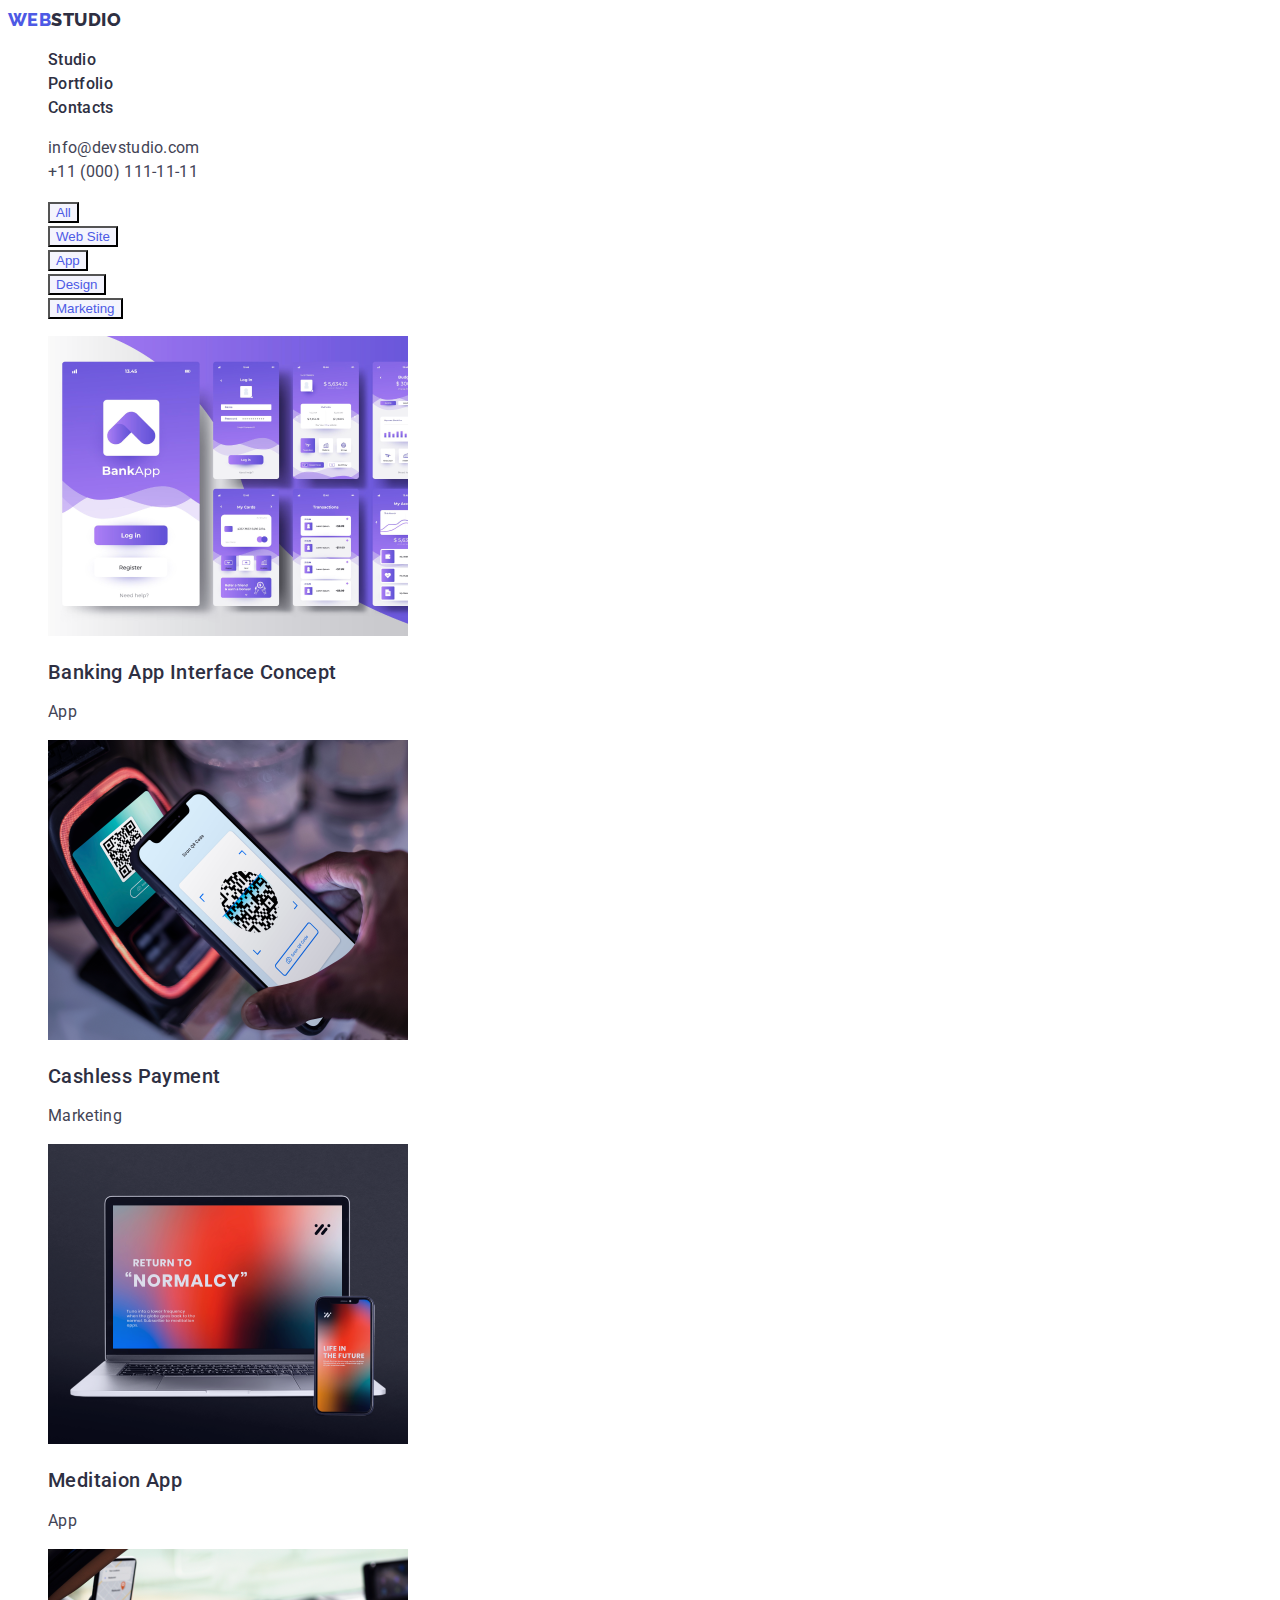
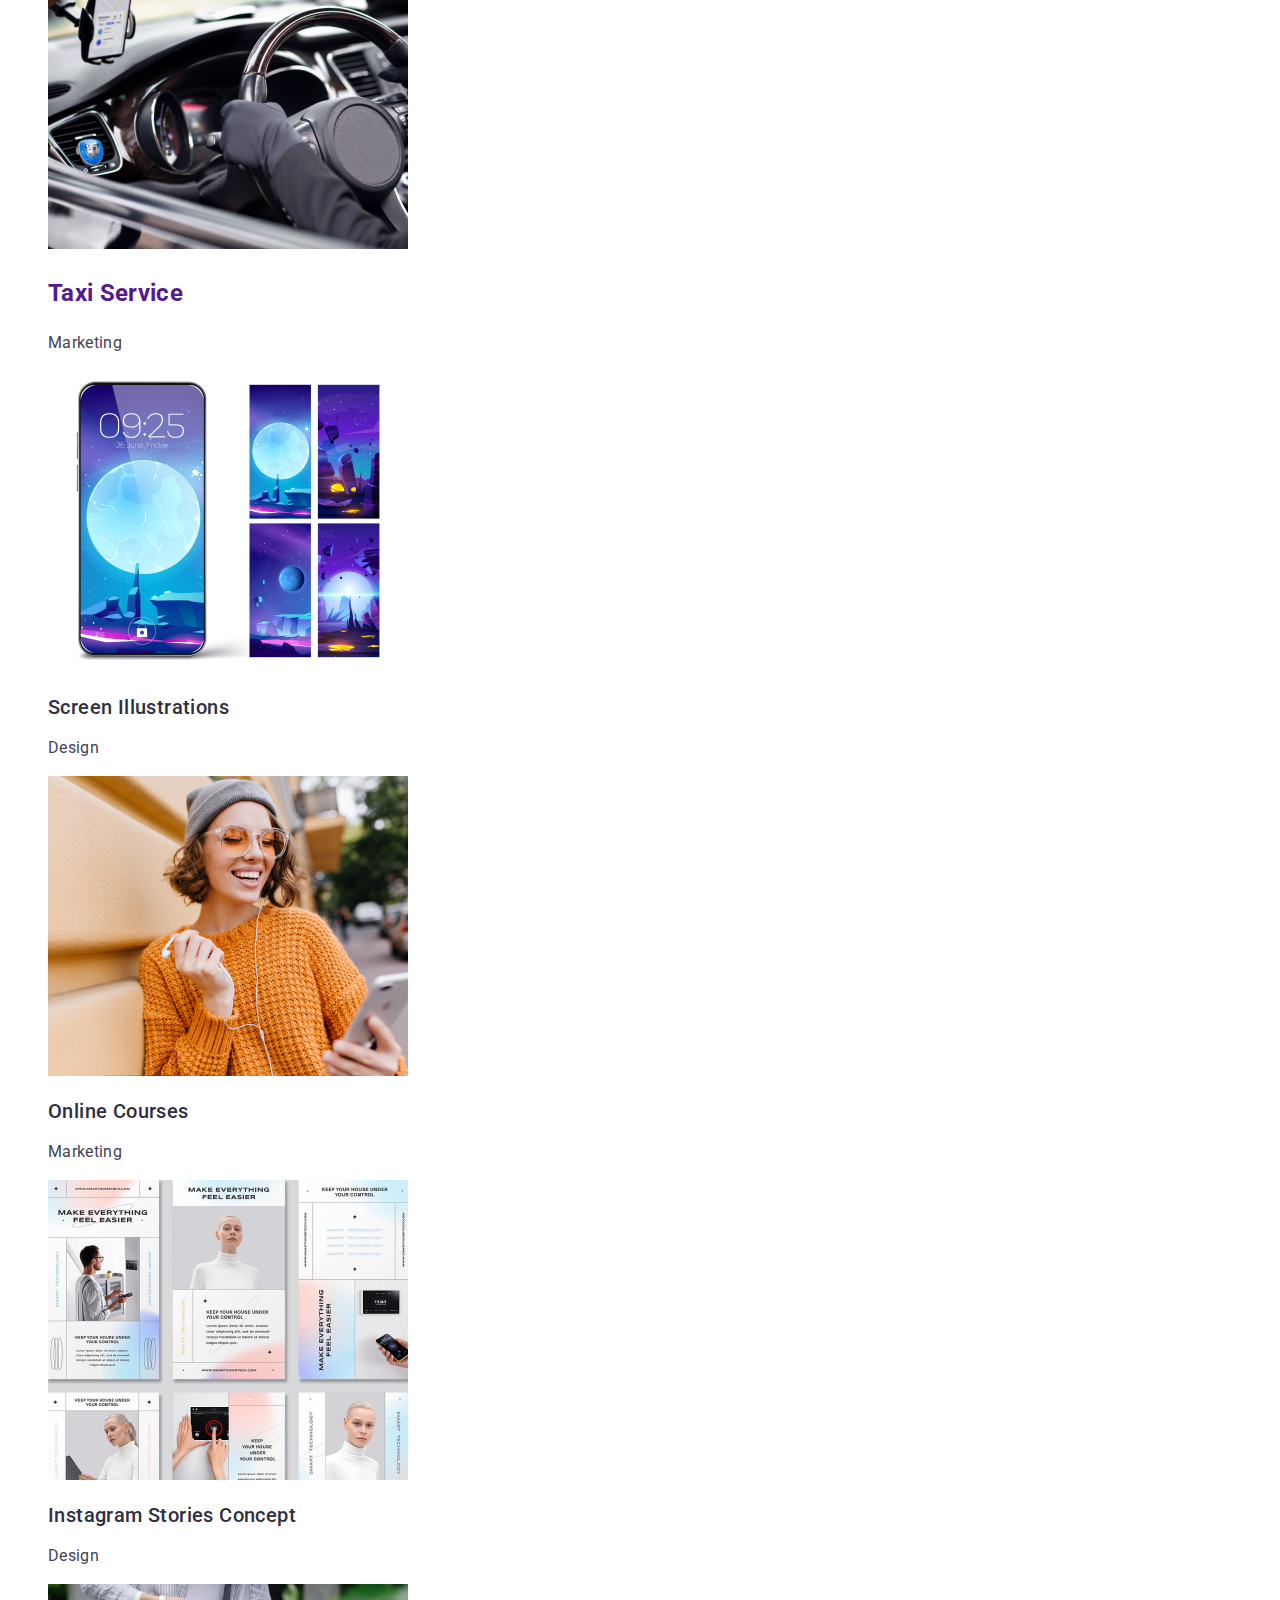
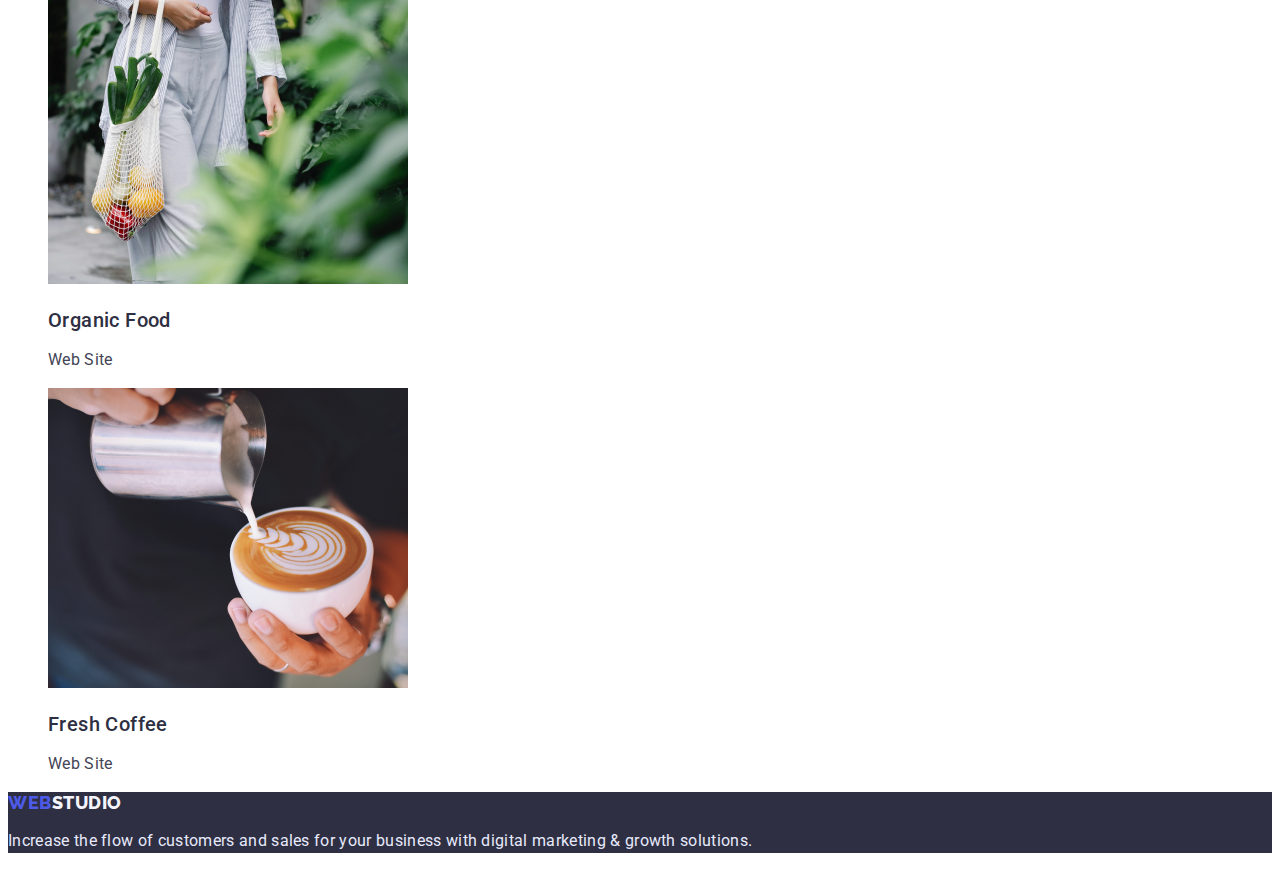
==== portfolio.html @ 8f561020 "Initial commit" ====
<!DOCTYPE html>
<html lang="en">
  <!-- Head -->
  <head>
    <meta charset="UTF-8" />
    <meta http-equiv="X-UA-Compatible" content="IE=edge" />
    <meta name="viewport" content="width=device-width, initial-scale=1.0" />
    <title>Webstudio</title>
    <link rel="preconnect" href="https://fonts.googleapis.com">
    <link rel="preconnect" href="https://fonts.gstatic.com" crossorigin>
    <link href="https://fonts.googleapis.com/css2?family=Roboto:wght@400;500;700;900&family=Raleway:wght@800&display=swap" rel="stylesheet">
    <link rel="stylesheet" href="./scc/styles.css" />
  </head>
  <body>
     <!-- HEADER -->
    <header class="header">
      <nav class="header-nav ">
          <a class="header-logo link" href="./index.html">Web<span class="logo-studio">studio</span></a>
        </nav>
        <ul class="header-list list">
          <li class="header-item">
            <a class="header-item-link link" href="">Studio</a>
          </li>
          <li class="header-item">
            <a class="header-item-link link" href="./portfolio.html">Portfolio</a>
          </li>
          <li class="header-item">
            <a class="header-item-link link" href="">Contacts</a>
          </li>
        </ul>
      </nav>

      <address class="header-contacts">
        <ul class="header-contacts-list list">
          <li class="contacts-item">
            <a class="contacts-item-email link" href="mailto:info@devstudio.com">info@devstudio.com</a></li>
          <!-- email -->
          <li class="contacts-item">
            <a class="contacts-item-tel link" href="tel:+110001111111">+11 (000) 111-11-11</a></li>
          <!-- tel. number -->
        </ul>
      </address>
    </header>

    <!-- Main -->
   
    <main>
      <section>
        <h1 hidden>Portfolio</h1>
          <ul class="portfolio-list-btn list">
            <li class="link"> 
              <button class="portfolio-item-btn" type="button">All</button></li>
            <li class="link">
              <button class="portfolio-item-btn" type="button">Web Site</button></li>
            <li class="link">
              <button class="portfolio-item-btn" type="button">App</button></li>
            <li class="link">
              <button class="portfolio-item-btn" type="button">Design</button></li>
            <li class="link">
              <button class="portfolio-item-btn" type="button">Marketing</button></li>
          </ul>
        <ul class="portfolio-list list">
          <li class="portfolio-list-item">
            <a class="link" href="">
            <img src="./img/portfolio-1.png" alt="app inerface photo" width="360" height="300" />
            <h2 class="portfolio-caption">Banking App Interface Concept</h2>
            <p class="portfolio-text">App</p>
            </a>
          </li>
          <li class="portfolio-list-item">
            <a class="link" href="">
            <img src="./img/portfolio-2.png" alt="phone scans qrcode" width="360" height="300" />
            <h2 class="portfolio-caption">Cashless Payment</h2>
            <p class="portfolio-text">Marketing</p>
            </a>
          </li>

          <li class="portfolio-list-item">
            <a class="link" href="">
            <img src="./img/portfolio-3.png" alt="laptop and phone with the same app" width="360" height="300" />
            <h2 class="portfolio-caption">Meditaion App</h2>
            <p class="portfolio-text">App</p>
            </a>
          </li>

          <li class="portfolio-list-item">
            <a class="link" href="">
            <img src="./img/portfolio-4.png" alt="man sitting at the wheel of a car" width="360" height="300" />
            <h2>Taxi Service</h2>
            <p class="portfolio-text">Marketing</p>
            </a>
          </li>
          <li class="portfolio-list-item">
            <a class="link" href="">
            <img src="./img/portfolio-5.png" alt="phone with the moon on the screen" width="360" height="300" />
            <h2 class="portfolio-caption">Screen Illustrations</h2>
            <p class="portfolio-text">Design</p>
            </a>
          </li>

          <li class="portfolio-list-item">
            <a class="link" href="">
            <img src="./img/portfolio-6.png" alt="a girl in an oranje sweater speaks on a video call" width="360" height="300" />
            <h2 class="portfolio-caption">Online Courses</h2>
            <p class="portfolio-text">Marketing</p>
            </a>
          </li>
          <li class="portfolio-list-item">
            <a class="link" href="">
            <img src="./img/portfolio-7.png" alt="instagram page screenshots" width="360" height="300" />
            <h2 class="portfolio-caption">Instagram Stories Concept</h2>
            <p class="portfolio-text">Design</p>
           </a>
          </li>
          <li class="portfolio-list-item">
            <a class="link" href="">
            <img src="./img/portfolio-8.png" alt="girl with a bag of vegetables and fruits" width="360" height="300" />
            <h2 class="portfolio-caption">Organic Food</h2>
            <p class="portfolio-text">Web Site</p>
            </a>
          </li>
          <li class="portfolio-list-item">
            <a class="link" href="">
            <img src="./img/portfolio-9.png" alt="barista makes pattern pouring milk into coffee" width="360" height="300" />
            <h2 class="portfolio-caption">Fresh Coffee</h2>
            <p class="portfolio-text">Web Site</p>
            </a>
          </li>
        </ul>
      </section>
    </main>
  
 
  <!-- Footer -->
 <footer class="footer">
 <a class="footer-logo link" href="/">Web<span class="footer-logo-studio">studio</span></a>
 <p class="footer-text">
      Increase the flow of customers and sales for your business with digital
      marketing & growth solutions.
    </p>
  </footer>
  </body>
</html>
---- scc/styles.css ----
body {
  background-color: #ffffff;
  color: #434455;
  font-family: "Roboto", sans-serif;
  font-weight: 400;
  font-size: 16px;
  line-height:calc(24 / 16);
  letter-spacing: 0.02em;
}

:root {
  --color-iris: #4d5ae5;
  --color-ocean: #404bbf;
  --color-navy-blue: #2e2f42;
  --color-green: #31d0aa;
  --color-slate: #434455;
  --color-light-slate: #8e8f99;
  --color-cornflower: #e7e9fc;
  --color-cloud: #f4f4fd;
  --color-navy-blue-modal: #2e2f42;
  --color-grey: #2e2f42;
}

.list {
  list-style: none;
}
.link {
  text-decoration: none;
}
.header-logo {
  font-family: "Raleway", sans-serif;
  font-style: normal;
  font-weight: 800;
  font-size: 18px;
  line-height: 24px;
  display: flex;
  align-items: center;
  text-transform: uppercase;
  color: #4d5ae5;
}
.logo-studio {
  font-family: "Raleway", sans-serif;
  font-style: normal;
  font-weight: 800;
  font-size: 18px;
  line-height: 24px;
  display: flex;
  align-items: center;
  letter-spacing: 0.03em;
  text-transform: uppercase;
  color: #2e2f42;
}
.header-item-link {
  font-weight: 500;
  color:var(--color-navy-blue-modal);

}
.header-item-link:hover,
.header-item-link:focus {
  color: var(--color-ocean);
}
.contacts-item-email {
  color: var(--color-slate);
  font-style: normal;
}
.contacts-item-email:hover,
.contacts-item-email:focus {
  color: var(--color-ocean);
}
.contacts-item-tel {
  color: var(--color-slate);
  font-style: normal;
}
.contacts-item-tel:hover,
.contacts-item-tel:focus {
  color: var(--color-ocean);
}
.hero-section {
  background-color: var(--color-grey);
}
.hero-section-main-title {
  font-weight: 700;
  font-size: 56px;
  line-height:calc(60 / 56);
  color: #ffffff;
}
.hero-section-modal-btn {
  background: var(--color-iris);
  color: #ffffff;
  font-weight: 500;
}
.hero-section-modal-btn:hover,
.hero-section-modal-btn:focus {
  background-color: var(--color-ocean);
  cursor: pointer;

}

.descr-caption {
  font-weight: 500;
  font-size: 20px;
  line-height:calc(24 / 20);
  color: var(--color-navy-blue);
}

.services-title {
  font-weight: 700;
  font-size: 36px;
  line-height:calc(40 / 36);

  text-align: center;
  color: var(--color-navy-blue);
}
.team-members-subtitle {
  font-weight: 700;
  font-size: 36px;
  line-height:calc(40 / 36);
  text-align: center;
  color: var(--color-grey);
}
.team-members-name {
  font-weight: 500;
  font-size: 20px;
  line-height:calc(40 / 36);
  color: var(--color-navy-blue-modal);
}

.footer {
  background: var(--color-navy-blue-modal);
}

.footer-logo {
  font-family: "Raleway", sans-serif;
  font-style: normal;
  font-weight: 800;
  font-size: 18px;
  line-height:calc(21 / 18);
  display: flex;
  letter-spacing: 0.03em;
  text-transform: uppercase;

  color: var(--color-iris);
}
.footer-logo-studio {
  font-family: "Raleway", sans-serif;
  font-style: normal;
  font-weight: 800;
  font-size: 18px;
  line-height:calc(21 / 18);
  display: flex;
  align-items: center;
  letter-spacing: 0.03em;
  text-transform: uppercase;
  color: var(--color-cloud);
}
.footer-text {
  color: var(--color-cornflower);
}

/* portfolio */

.portfolio-caption {
  font-weight: 500;
  font-size: 20px;
  line-height:calc(24 / 20);
  letter-spacing: 0.02em;
  color: var(--color-navy-blue);
}
.portfolio-item-btn {
  background-color: var(--color-cloud);
  color: var(--color-iris);
}
.portfolio-item-btn:focus,
.portfolio-item-btn:hover {
  background-color: var(--color-ocean);
  color: #ffffff;
  cursor: pointer;
}
.portfolio-text{
  color:var(--color-slate);
}
}
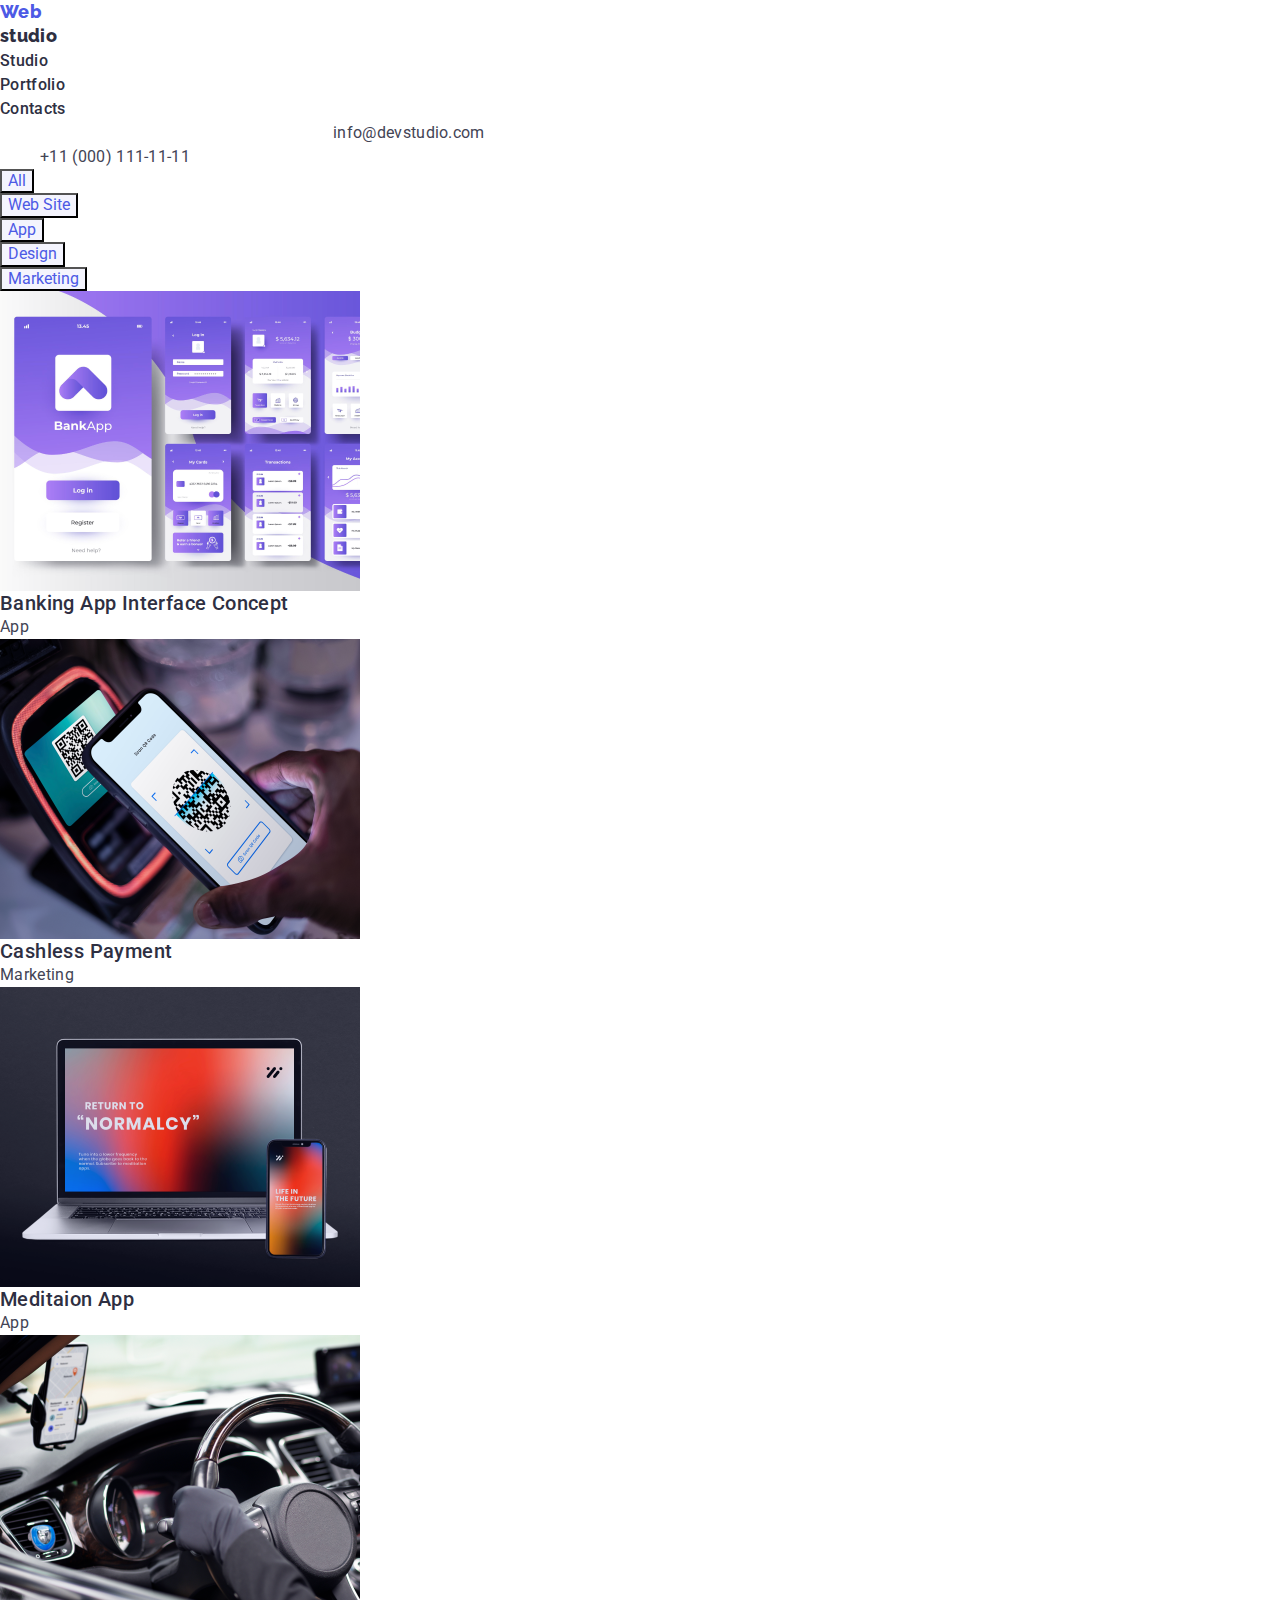
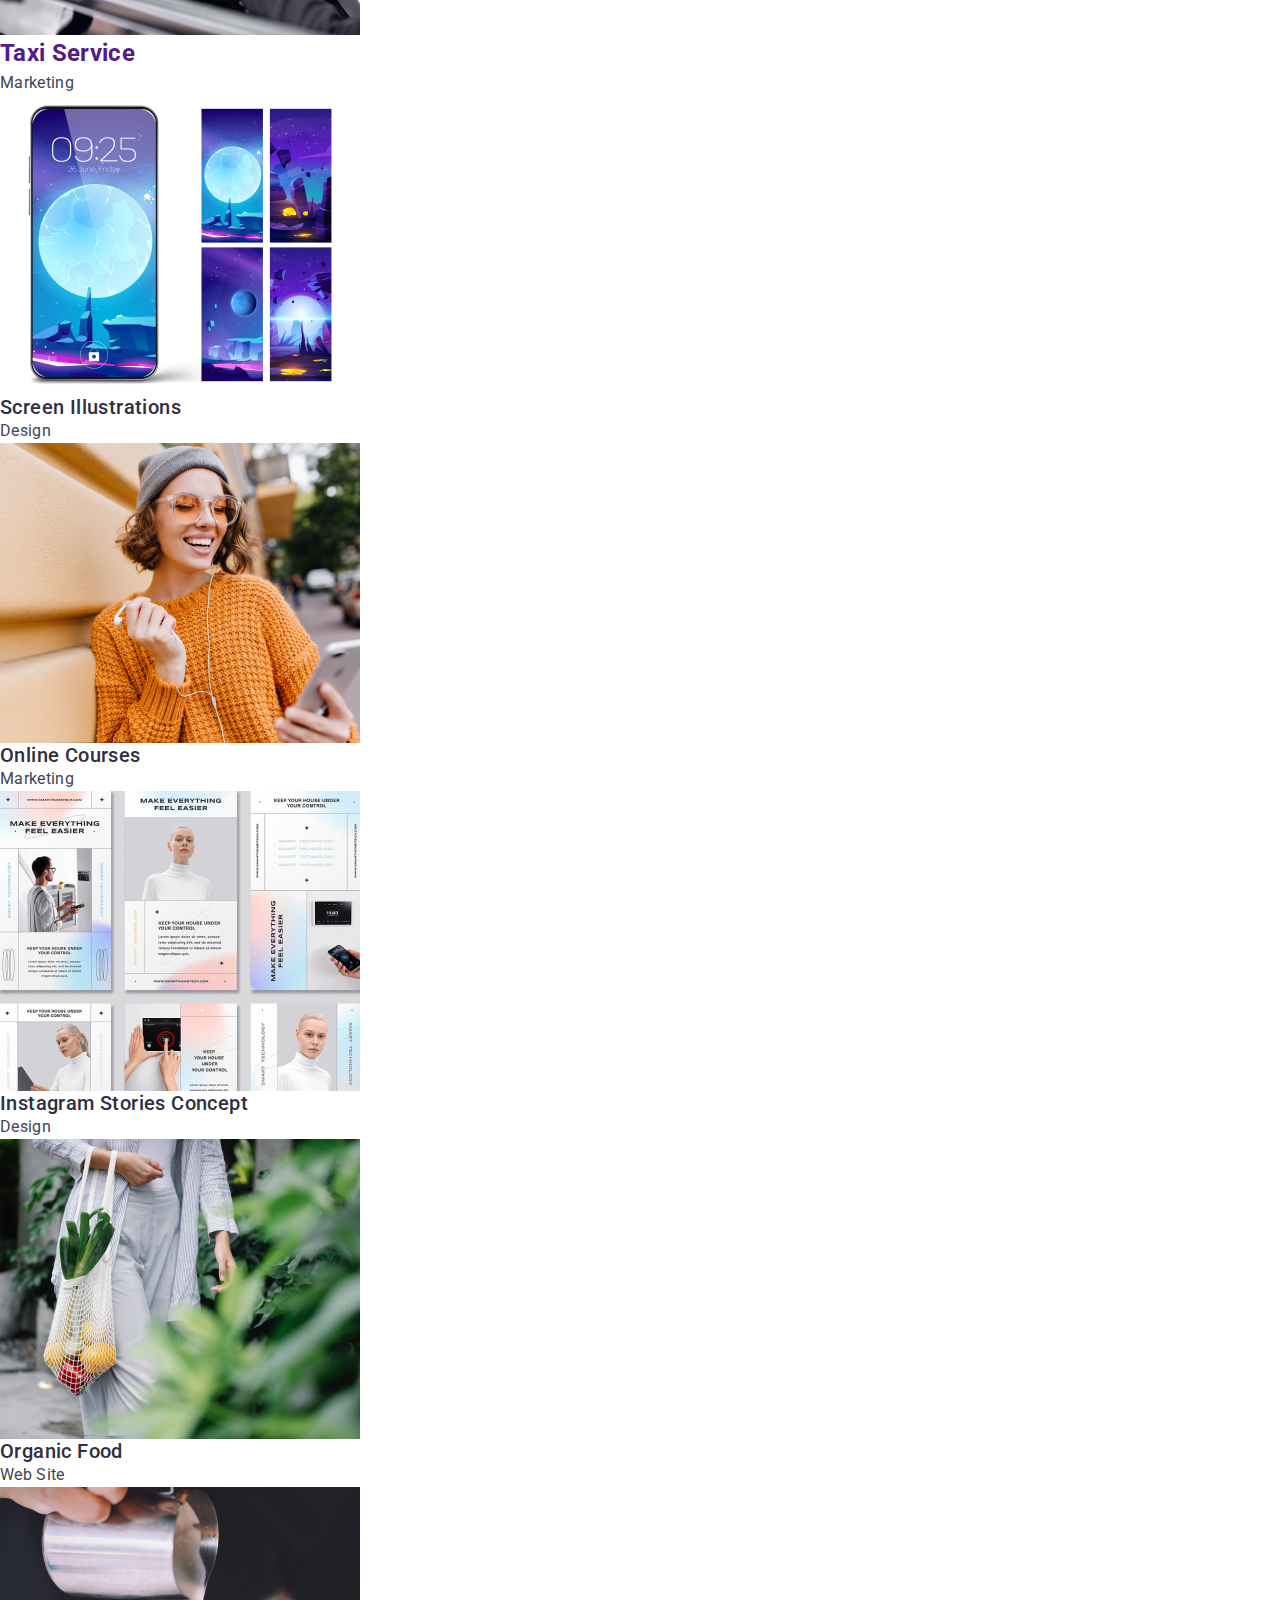
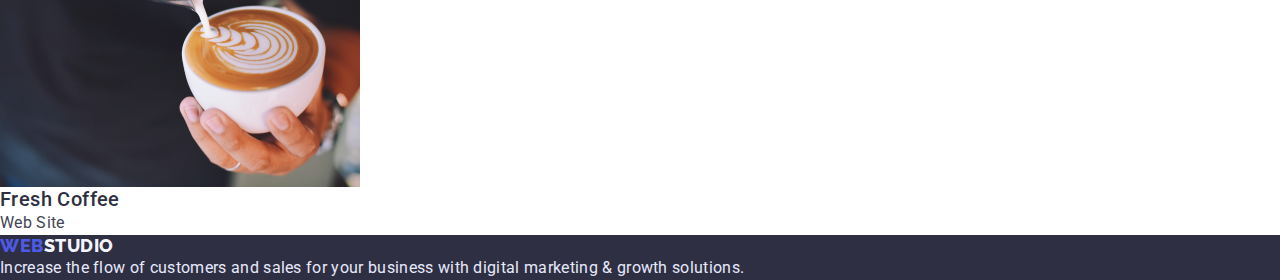
==== commit 94441293: "add" ====
--- a/portfolio.html
+++ b/portfolio.html
@@ -6,8 +6,9 @@
     <meta http-equiv="X-UA-Compatible" content="IE=edge" />
     <meta name="viewport" content="width=device-width, initial-scale=1.0" />
     <title>Webstudio</title>
-    <link rel="preconnect" href="https://fonts.googleapis.com">
-    <link rel="preconnect" href="https://fonts.gstatic.com" crossorigin>
+    <link href="
+    https://cdn.jsdelivr.net/npm/modern-normalize@1.1.0/modern-normalize.min.css" rel="stylesheet">
+    </link>
     <link href="https://fonts.googleapis.com/css2?family=Roboto:wght@400;500;700;900&family=Raleway:wght@800&display=swap" rel="stylesheet">
     <link rel="stylesheet" href="./scc/styles.css" />
   </head>
--- a/scc/styles.css
+++ b/scc/styles.css
@@ -6,6 +6,28 @@
   font-size: 16px;
   line-height:calc(24 / 16);
   letter-spacing: 0.02em;
+}
+h1,
+h2,
+h3,
+h4,
+p {
+  margin-bottom: 0;
+  margin-top: 0;
+}
+ul{
+  margin-bottom: 0;
+  margin-top: 0;
+  padding-left: 0;
+}
+img{
+  display: block;
+}
+.list {
+  list-style: none;
+}
+.link {
+  text-decoration: none;
 }
 
 :root {
@@ -20,41 +42,51 @@
   --color-navy-blue-modal: #2e2f42;
   --color-grey: #2e2f42;
 }
-
-.list {
-  list-style: none;
-}
-.link {
-  text-decoration: none;
+ .container{
+  width: 1160px;
+  margin-left: auto;
+  margin-right: auto;
+  padding-left: 15px;
+  padding-right: 15px;
+  
+
+ }
+
+ /* HEADER */
+.header-container{
+  display: flex;
+
 }
 .header-logo {
   font-family: "Raleway", sans-serif;
   font-style: normal;
   font-weight: 800;
   font-size: 18px;
-  line-height: 24px;
+  line-height: calc(24 / 18);
+  display:inline-block;
+  color: var(--color-iris);
+  margin-right: 71px;
+}
+.logo-studio {
+  font-family: "Raleway", sans-serif;
+  font-style: normal;
+  font-weight: 800;
+  font-size: 18px;
+  line-height: calc(24 / 18);
+  display: flex;
+  color: var(--color-grey);
+}
+.header-item-link {
+  font-weight: 500;
+  color:var(--color-navy-blue-modal);
   display: flex;
   align-items: center;
-  text-transform: uppercase;
-  color: #4d5ae5;
-}
-.logo-studio {
-  font-family: "Raleway", sans-serif;
-  font-style: normal;
-  font-weight: 800;
-  font-size: 18px;
-  line-height: 24px;
-  display: flex;
-  align-items: center;
-  letter-spacing: 0.03em;
-  text-transform: uppercase;
-  color: #2e2f42;
-}
-.header-item-link {
-  font-weight: 500;
-  color:var(--color-navy-blue-modal);
-
-}
+}
+.header-item-link:not(last-child){
+  margin-right: 40px;
+
+}
+
 .header-item-link:hover,
 .header-item-link:focus {
   color: var(--color-ocean);
@@ -62,6 +94,7 @@
 .contacts-item-email {
   color: var(--color-slate);
   font-style: normal;
+  margin-left: 333px;
 }
 .contacts-item-email:hover,
 .contacts-item-email:focus {
@@ -70,19 +103,25 @@
 .contacts-item-tel {
   color: var(--color-slate);
   font-style: normal;
+  margin-left: 40px;
 }
 .contacts-item-tel:hover,
 .contacts-item-tel:focus {
   color: var(--color-ocean);
 }
+
+/* HERO */
+
 .hero-section {
   background-color: var(--color-grey);
+  
 }
 .hero-section-main-title {
   font-weight: 700;
   font-size: 56px;
   line-height:calc(60 / 56);
   color: #ffffff;
+
 }
 .hero-section-modal-btn {
   background: var(--color-iris);
@@ -96,12 +135,16 @@
 
 }
 
+/* DESCRIPTION ABOUT CONPANY */
+
 .descr-caption {
   font-weight: 500;
   font-size: 20px;
   line-height:calc(24 / 20);
   color: var(--color-navy-blue);
 }
+
+/* SERVICES */
 
 .services-title {
   font-weight: 700;
@@ -124,6 +167,8 @@
   line-height:calc(40 / 36);
   color: var(--color-navy-blue-modal);
 }
+ 
+/* FOOTER */
 
 .footer {
   background: var(--color-navy-blue-modal);
@@ -179,4 +224,4 @@
 .portfolio-text{
   color:var(--color-slate);
 }
-}
+
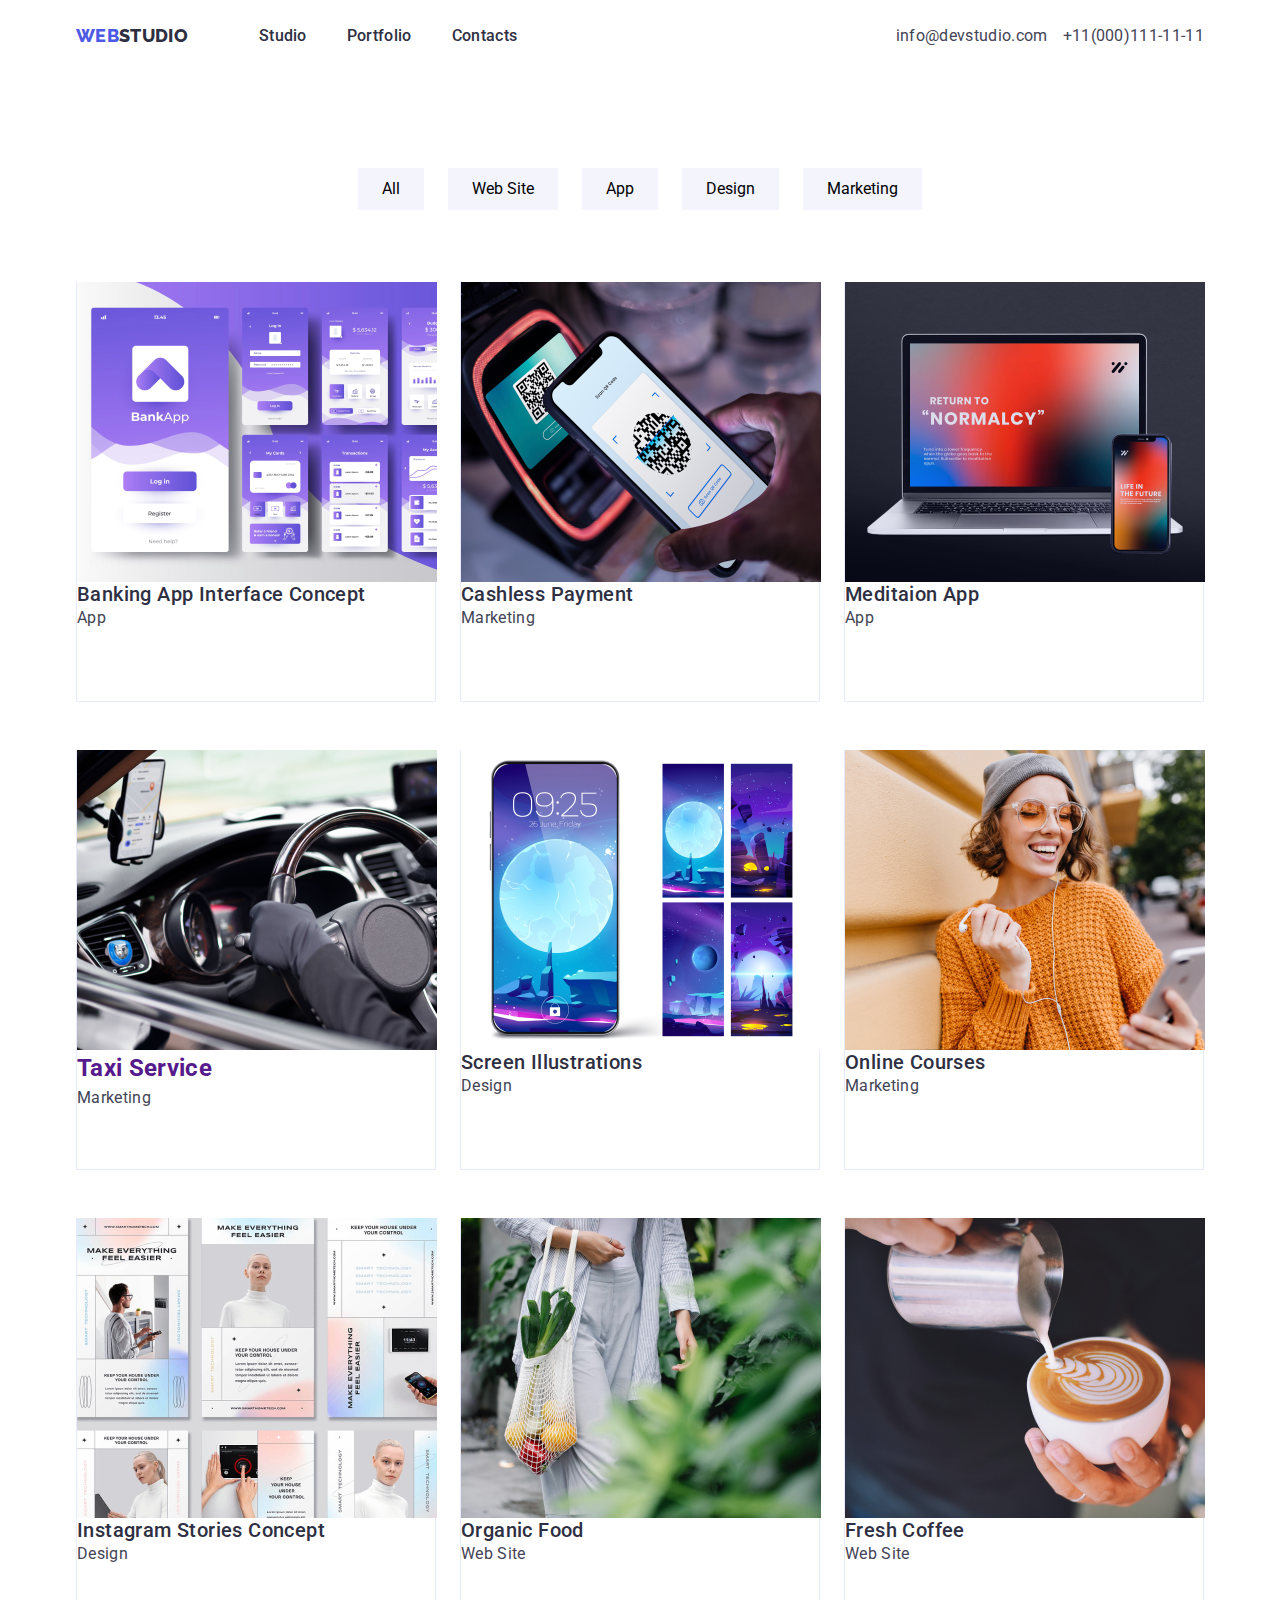
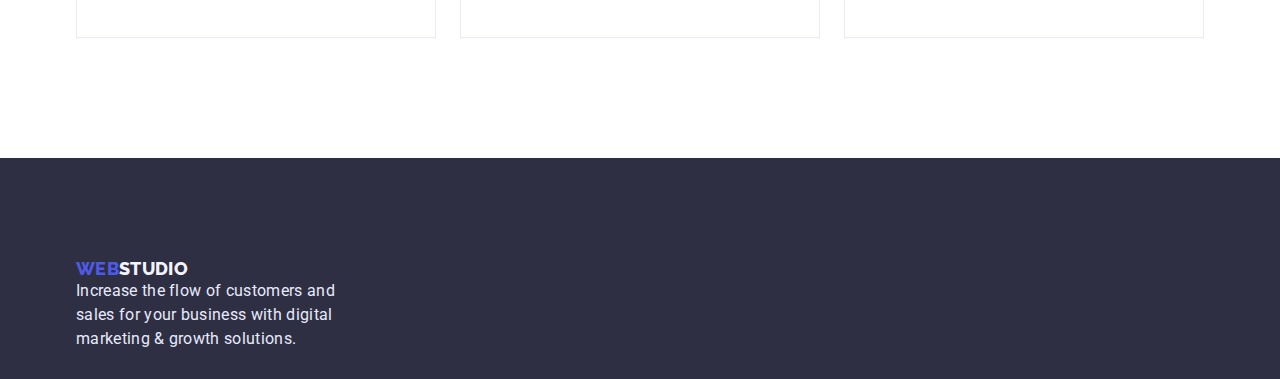
==== commit 4c69921e: "add new files" ====
--- a/portfolio.html
+++ b/portfolio.html
@@ -14,11 +14,11 @@
   </head>
   <body>
      <!-- HEADER -->
-    <header class="header">
-      <nav class="header-nav ">
+     <header class="header">
+      <div class="container">
+        <nav class="header-nav header-container">
           <a class="header-logo link" href="./index.html">Web<span class="logo-studio">studio</span></a>
-        </nav>
-        <ul class="header-list list">
+        <ul class="header-list list header-container">
           <li class="header-item">
             <a class="header-item-link link" href="">Studio</a>
           </li>
@@ -29,26 +29,30 @@
             <a class="header-item-link link" href="">Contacts</a>
           </li>
         </ul>
+  
+        <address class="header-contacts">
+          <ul class="header-contacts-list list header-container">
+            <li class="contacts-item">
+              <a class="contacts-item-email link" href="mailto:info@devstudio.com">info@devstudio.com</a>
+            </li>
+            <!-- email -->
+            <li class="contacts-item  header-container">
+              <a class="contacts-item-tel link" href="tel:+110001111111">+11(000)111-11-11</a>
+            </li>
+            <!-- tel. number -->
+          </ul>
+        </address>
       </nav>
-
-      <address class="header-contacts">
-        <ul class="header-contacts-list list">
-          <li class="contacts-item">
-            <a class="contacts-item-email link" href="mailto:info@devstudio.com">info@devstudio.com</a></li>
-          <!-- email -->
-          <li class="contacts-item">
-            <a class="contacts-item-tel link" href="tel:+110001111111">+11 (000) 111-11-11</a></li>
-          <!-- tel. number -->
-        </ul>
-      </address>
-    </header>
+      </div>
+      </header>
 
     <!-- Main -->
    
     <main>
-      <section>
+      <section class="portfolio-btn">
         <h1 hidden>Portfolio</h1>
-          <ul class="portfolio-list-btn list">
+        <div class="container">
+          <ul class="portfolio-list-btn list ">
             <li class="link"> 
               <button class="portfolio-item-btn" type="button">All</button></li>
             <li class="link">
@@ -60,85 +64,111 @@
             <li class="link">
               <button class="portfolio-item-btn" type="button">Marketing</button></li>
           </ul>
+      </section>
+      <section class="portfolio-img"> 
+      <div class="container">
         <ul class="portfolio-list list">
           <li class="portfolio-list-item">
+            <div class="frame-container">
             <a class="link" href="">
             <img src="./img/portfolio-1.png" alt="app inerface photo" width="360" height="300" />
             <h2 class="portfolio-caption">Banking App Interface Concept</h2>
             <p class="portfolio-text">App</p>
             </a>
+            </div>
           </li>
           <li class="portfolio-list-item">
+            <div class="frame-container">
             <a class="link" href="">
             <img src="./img/portfolio-2.png" alt="phone scans qrcode" width="360" height="300" />
             <h2 class="portfolio-caption">Cashless Payment</h2>
             <p class="portfolio-text">Marketing</p>
             </a>
+            </div>
           </li>
 
           <li class="portfolio-list-item">
+            <div class="frame-container">
             <a class="link" href="">
             <img src="./img/portfolio-3.png" alt="laptop and phone with the same app" width="360" height="300" />
             <h2 class="portfolio-caption">Meditaion App</h2>
             <p class="portfolio-text">App</p>
             </a>
+            </div>
           </li>
 
           <li class="portfolio-list-item">
+            <div class="frame-container">
             <a class="link" href="">
             <img src="./img/portfolio-4.png" alt="man sitting at the wheel of a car" width="360" height="300" />
             <h2>Taxi Service</h2>
             <p class="portfolio-text">Marketing</p>
             </a>
+            </div>
           </li>
           <li class="portfolio-list-item">
+            <div class="frame-container">
             <a class="link" href="">
             <img src="./img/portfolio-5.png" alt="phone with the moon on the screen" width="360" height="300" />
             <h2 class="portfolio-caption">Screen Illustrations</h2>
             <p class="portfolio-text">Design</p>
             </a>
+            </div>
           </li>
 
           <li class="portfolio-list-item">
+            <div class="frame-container">
             <a class="link" href="">
             <img src="./img/portfolio-6.png" alt="a girl in an oranje sweater speaks on a video call" width="360" height="300" />
             <h2 class="portfolio-caption">Online Courses</h2>
             <p class="portfolio-text">Marketing</p>
             </a>
+            </div>
           </li>
           <li class="portfolio-list-item">
+            <div class="frame-container">
             <a class="link" href="">
             <img src="./img/portfolio-7.png" alt="instagram page screenshots" width="360" height="300" />
             <h2 class="portfolio-caption">Instagram Stories Concept</h2>
             <p class="portfolio-text">Design</p>
-           </a>
+            </a>
+            </div>
           </li>
           <li class="portfolio-list-item">
+            <div class="frame-container">
             <a class="link" href="">
             <img src="./img/portfolio-8.png" alt="girl with a bag of vegetables and fruits" width="360" height="300" />
             <h2 class="portfolio-caption">Organic Food</h2>
             <p class="portfolio-text">Web Site</p>
             </a>
+            </div>
           </li>
           <li class="portfolio-list-item">
+            <div class="frame-container">
             <a class="link" href="">
             <img src="./img/portfolio-9.png" alt="barista makes pattern pouring milk into coffee" width="360" height="300" />
             <h2 class="portfolio-caption">Fresh Coffee</h2>
             <p class="portfolio-text">Web Site</p>
             </a>
+          </div>
           </li>
         </ul>
+      </div>
       </section>
     </main>
   
  
   <!-- Footer -->
- <footer class="footer">
- <a class="footer-logo link" href="/">Web<span class="footer-logo-studio">studio</span></a>
- <p class="footer-text">
+  <footer class="footer">
+    <div class="container">
+    <a class="footer-logo link" href="/"
+      >Web<span class="footer-logo-studio">studio</span></a
+    >
+    <p class="footer-text">
       Increase the flow of customers and sales for your business with digital
       marketing & growth solutions.
     </p>
+  </div>
   </footer>
   </body>
 </html>
--- a/scc/styles.css
+++ b/scc/styles.css
@@ -1,12 +1,13 @@
 body {
-  background-color: #ffffff;
-  color: #434455;
+  background-color: var(--color-white);
+  color: var(--color-slate);
   font-family: "Roboto", sans-serif;
   font-weight: 400;
   font-size: 16px;
-  line-height:calc(24 / 16);
+  line-height: calc(24 / 16);
   letter-spacing: 0.02em;
 }
+
 h1,
 h2,
 h3,
@@ -15,12 +16,12 @@
   margin-bottom: 0;
   margin-top: 0;
 }
-ul{
+ul {
   margin-bottom: 0;
   margin-top: 0;
   padding-left: 0;
 }
-img{
+img {
   display: block;
 }
 .list {
@@ -41,21 +42,28 @@
   --color-cloud: #f4f4fd;
   --color-navy-blue-modal: #2e2f42;
   --color-grey: #2e2f42;
-}
- .container{
-  width: 1160px;
+  --color-white: #ffffff;
+}
+.container {
+  width: 1158px;
   margin-left: auto;
   margin-right: auto;
   padding-left: 15px;
   padding-right: 15px;
-  
-
- }
-
- /* HEADER */
-.header-container{
-  display: flex;
-
+}
+.header-list {
+  display: flex;
+  gap: 40px;
+}
+
+/* HEADER */
+.header {
+  padding: 24px 0;
+}
+
+.header-container {
+  display: flex;
+  align-items: center;
 }
 .header-logo {
   font-family: "Raleway", sans-serif;
@@ -63,28 +71,23 @@
   font-weight: 800;
   font-size: 18px;
   line-height: calc(24 / 18);
-  display:inline-block;
+  display: inline-block;
   color: var(--color-iris);
   margin-right: 71px;
+  text-transform: uppercase;
 }
 .logo-studio {
-  font-family: "Raleway", sans-serif;
-  font-style: normal;
-  font-weight: 800;
-  font-size: 18px;
-  line-height: calc(24 / 18);
-  display: flex;
   color: var(--color-grey);
 }
 .header-item-link {
   font-weight: 500;
-  color:var(--color-navy-blue-modal);
-  display: flex;
-  align-items: center;
-}
-.header-item-link:not(last-child){
-  margin-right: 40px;
-
+  color: var(--color-navy-blue-modal);
+}
+.header-contacts {
+  margin-left: auto;
+}
+.header-contacts-list {
+  column-gap: 15px;
 }
 
 .header-item-link:hover,
@@ -94,7 +97,6 @@
 .contacts-item-email {
   color: var(--color-slate);
   font-style: normal;
-  margin-left: 333px;
 }
 .contacts-item-email:hover,
 .contacts-item-email:focus {
@@ -103,7 +105,6 @@
 .contacts-item-tel {
   color: var(--color-slate);
   font-style: normal;
-  margin-left: 40px;
 }
 .contacts-item-tel:hover,
 .contacts-item-tel:focus {
@@ -112,36 +113,52 @@
 
 /* HERO */
 
-.hero-section {
+.hero {
   background-color: var(--color-grey);
-  
-}
-.hero-section-main-title {
+  padding: 188px 0;
+  text-align: center;
+}
+.hero-main-title {
   font-weight: 700;
   font-size: 56px;
-  line-height:calc(60 / 56);
-  color: #ffffff;
-
-}
-.hero-section-modal-btn {
+  line-height: calc(60 / 56);
+  width: 500px;
+  color: var(--color-white);
+  margin: auto;
+  padding-bottom: 48px;
+}
+.hero-modal-btn {
   background: var(--color-iris);
-  color: #ffffff;
-  font-weight: 500;
-}
-.hero-section-modal-btn:hover,
-.hero-section-modal-btn:focus {
+  color: var(--color-white);
+  font-weight: 500;
+  display: inline-flex;
+  min-width: 169px;
+  min-height: 56px;
+  align-items: center;
+  justify-content: center;
+  border: none;
+  border-radius: 4px;
+}
+.hero-modal-btn:hover,
+.hero-modal-btn:focus {
   background-color: var(--color-ocean);
   cursor: pointer;
-
 }
 
 /* DESCRIPTION ABOUT CONPANY */
-
+.descr {
+  margin: 120px 0;
+}
+.descr-list {
+  display: flex;
+  column-gap: 24px;
+}
 .descr-caption {
   font-weight: 500;
   font-size: 20px;
-  line-height:calc(24 / 20);
+  line-height: calc(24 / 20);
   color: var(--color-navy-blue);
+  margin-bottom: 8px;
 }
 
 /* SERVICES */
@@ -149,25 +166,48 @@
 .services-title {
   font-weight: 700;
   font-size: 36px;
-  line-height:calc(40 / 36);
-
+  line-height: calc(40 / 36);
   text-align: center;
   color: var(--color-navy-blue);
-}
-.team-members-subtitle {
+  margin: 0 0 72px 0;
+}
+
+.services-list {
+  display: flex;
+  column-gap: 24px;
+}
+
+/* Team */
+
+.team-subtitle {
   font-weight: 700;
   font-size: 36px;
-  line-height:calc(40 / 36);
+  line-height: calc(40 / 36);
   text-align: center;
   color: var(--color-grey);
-}
-.team-members-name {
+  margin: 120px 0 72px 0;
+}
+.team-list {
+  display: flex;
+  column-gap: 24px;
+  padding-bottom: 120px;
+}
+.team-name {
   font-weight: 500;
   font-size: 20px;
-  line-height:calc(40 / 36);
+  line-height: calc(40 / 36);
   color: var(--color-navy-blue-modal);
-}
- 
+  margin: auto;
+  margin-top: 32px 8px;
+}
+.container-wrapper {
+  width: 264px;
+  height: 380px;
+  box-shadow: 0px 1px 6px rgba(46, 47, 66, 0.08),
+    0px 1px 1px rgba(46, 47, 66, 0.16), 0px 2px 1px rgba(46, 47, 66, 0.08);
+  border-radius: 0px 0px 4px 4px;
+  border-top: none;
+}
 /* FOOTER */
 
 .footer {
@@ -179,27 +219,20 @@
   font-style: normal;
   font-weight: 800;
   font-size: 18px;
-  line-height:calc(21 / 18);
-  display: flex;
-  letter-spacing: 0.03em;
+  line-height: calc(21 / 18);
+  display: flex;
   text-transform: uppercase;
-
   color: var(--color-iris);
+  padding-top: 100px;
 }
 .footer-logo-studio {
-  font-family: "Raleway", sans-serif;
-  font-style: normal;
-  font-weight: 800;
-  font-size: 18px;
-  line-height:calc(21 / 18);
-  display: flex;
-  align-items: center;
-  letter-spacing: 0.03em;
-  text-transform: uppercase;
   color: var(--color-cloud);
 }
 .footer-text {
   color: var(--color-cornflower);
+  width: 264px;
+  height: 72px;
+  padding-bottom: 100px;
 }
 
 /* portfolio */
@@ -207,21 +240,52 @@
 .portfolio-caption {
   font-weight: 500;
   font-size: 20px;
-  line-height:calc(24 / 20);
+  line-height: calc(24 / 20);
   letter-spacing: 0.02em;
   color: var(--color-navy-blue);
 }
 .portfolio-item-btn {
+  padding: 12px 24px;
+  border: none;
   background-color: var(--color-cloud);
-  color: var(--color-iris);
-}
+}
+
 .portfolio-item-btn:focus,
 .portfolio-item-btn:hover {
   background-color: var(--color-ocean);
-  color: #ffffff;
+  color: var(--color-white);
   cursor: pointer;
 }
-.portfolio-text{
-  color:var(--color-slate);
-}
-
+.portfolio-text {
+  color: var(--color-slate);
+}
+.portfolio-list-btn {
+  color: var(--color-iris);
+  align-items: center;
+  justify-content: center;
+  display: flex;
+  flex-wrap: wrap;
+  column-gap: 24px;
+  margin-top: 96px;
+  margin-bottom: 72px;
+}
+.portfolio-list {
+  display: flex;
+  flex-wrap: wrap;
+  column-gap: 24px;
+  row-gap: 48px;
+}
+
+.portfolio-list-item {
+  flex-basis: calc(100%-24px * 2) / 3;
+}
+.frame-container {
+  width: 360px;
+  height: 420px;
+  border: 1px solid #e7e9fc;
+  border-top: none;
+}
+
+.portfolio-img {
+  margin: 72px 0 120px 0;
+}
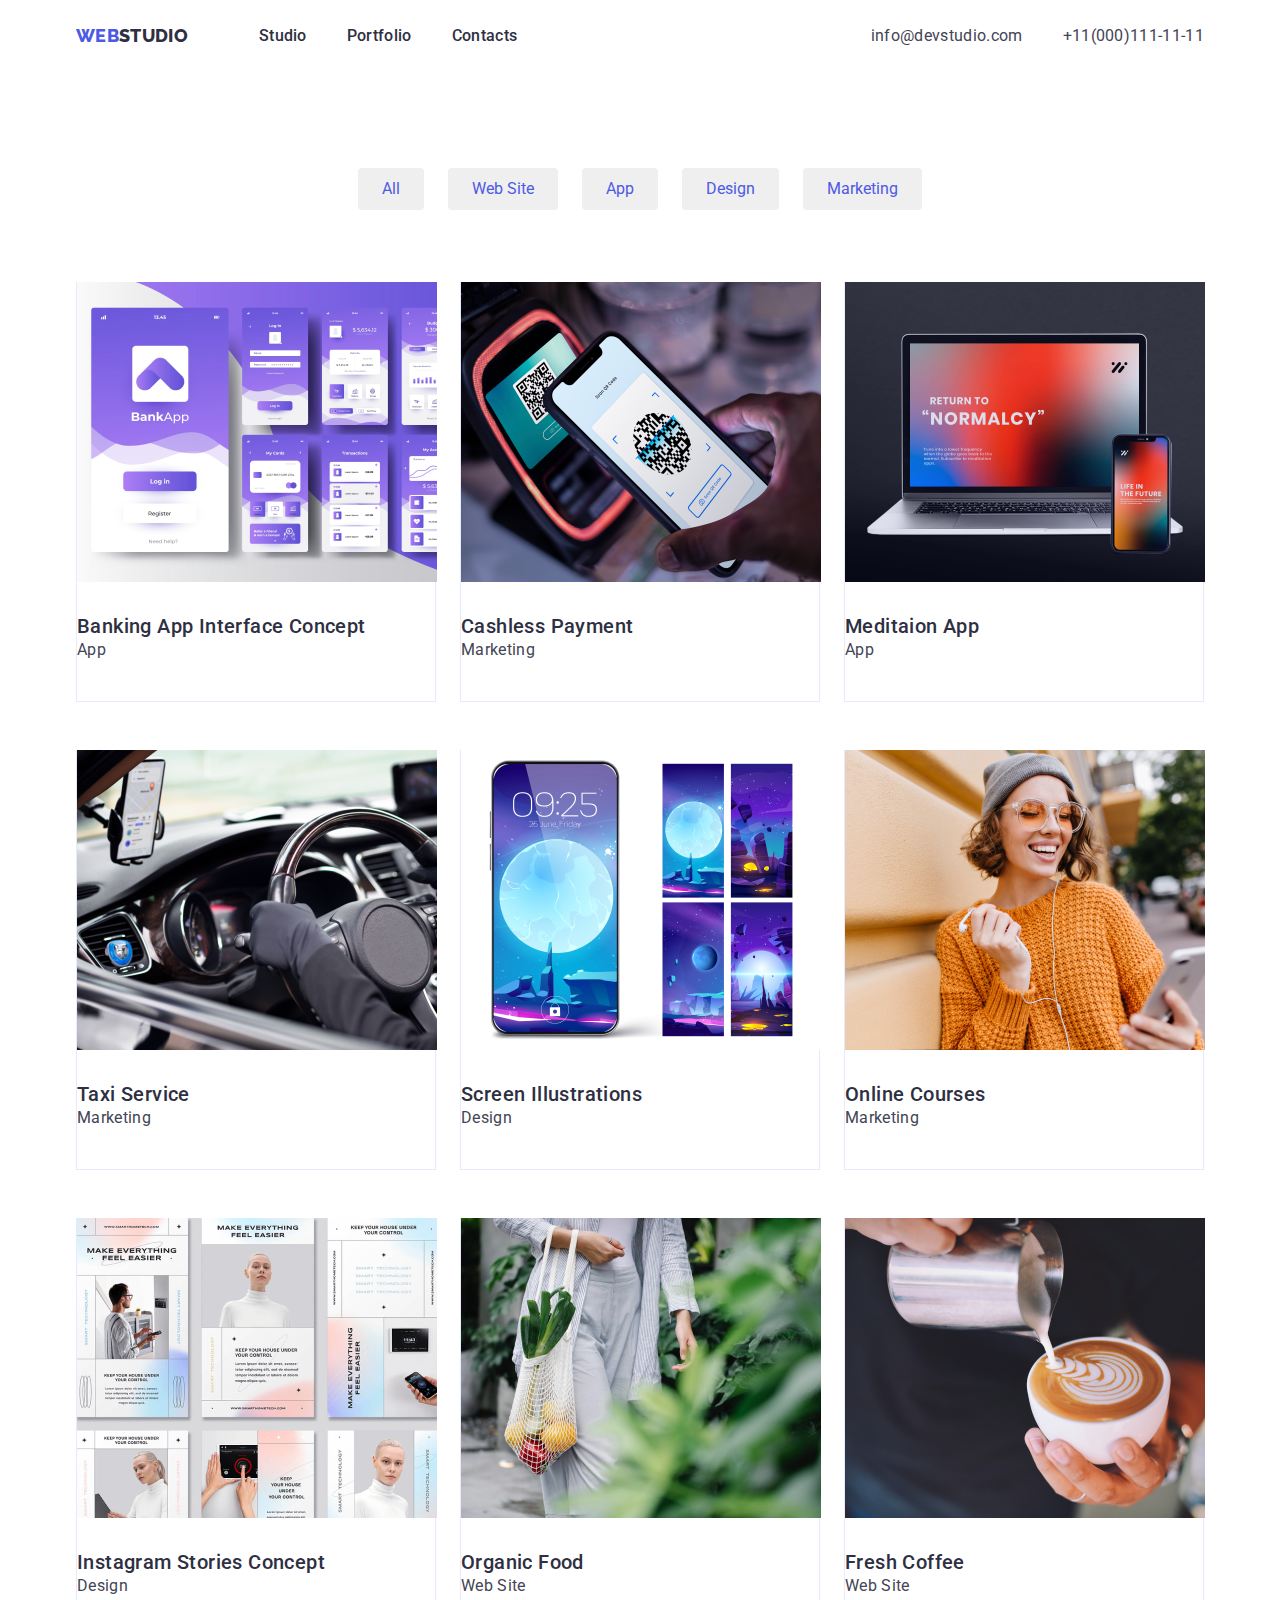
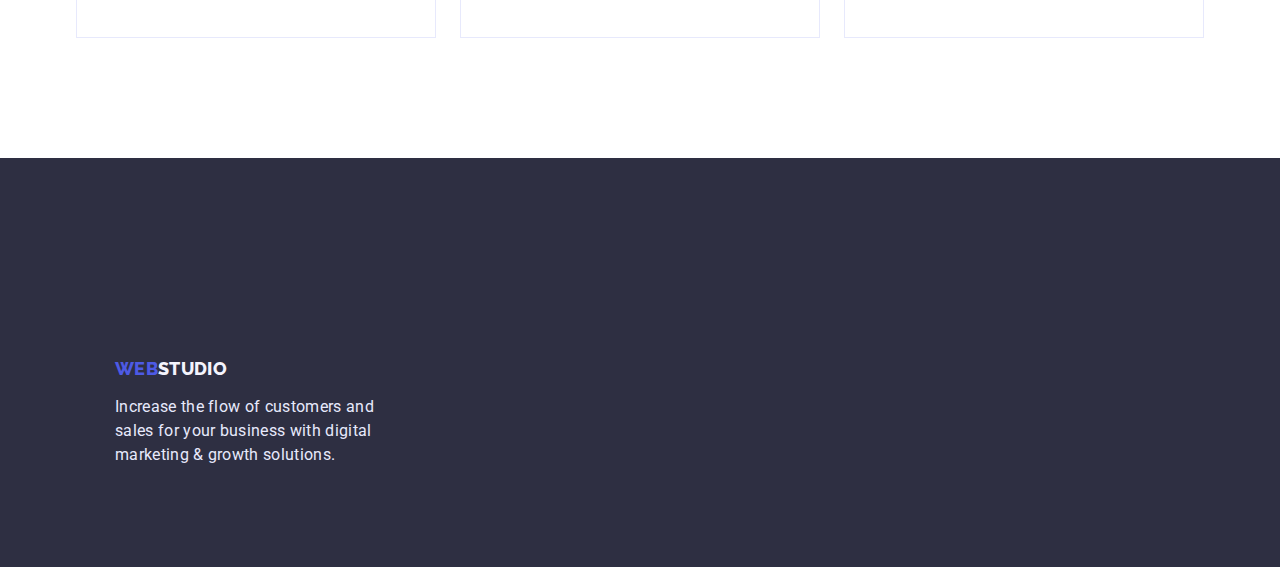
==== commit fd74397d: "corrected" ====
--- a/portfolio.html
+++ b/portfolio.html
@@ -6,169 +6,255 @@
     <meta http-equiv="X-UA-Compatible" content="IE=edge" />
     <meta name="viewport" content="width=device-width, initial-scale=1.0" />
     <title>Webstudio</title>
-    <link href="
-    https://cdn.jsdelivr.net/npm/modern-normalize@1.1.0/modern-normalize.min.css" rel="stylesheet">
-    </link>
-    <link href="https://fonts.googleapis.com/css2?family=Roboto:wght@400;500;700;900&family=Raleway:wght@800&display=swap" rel="stylesheet">
+    <link
+      href="
+    https://cdn.jsdelivr.net/npm/modern-normalize@1.1.0/modern-normalize.min.css"
+      rel="stylesheet"
+    />
+
+    <link
+      href="https://fonts.googleapis.com/css2?family=Roboto:wght@400;500;700;900&family=Raleway:wght@800&display=swap"
+      rel="stylesheet"
+    />
     <link rel="stylesheet" href="./scc/styles.css" />
   </head>
   <body>
-     <!-- HEADER -->
-     <header class="header">
+    <!-- HEADER -->
+    <header class="header">
       <div class="container">
         <nav class="header-nav header-container">
-          <a class="header-logo link" href="./index.html">Web<span class="logo-studio">studio</span></a>
-        <ul class="header-list list header-container">
-          <li class="header-item">
-            <a class="header-item-link link" href="">Studio</a>
-          </li>
-          <li class="header-item">
-            <a class="header-item-link link" href="./portfolio.html">Portfolio</a>
-          </li>
-          <li class="header-item">
-            <a class="header-item-link link" href="">Contacts</a>
-          </li>
-        </ul>
-  
-        <address class="header-contacts">
-          <ul class="header-contacts-list list header-container">
-            <li class="contacts-item">
-              <a class="contacts-item-email link" href="mailto:info@devstudio.com">info@devstudio.com</a>
-            </li>
-            <!-- email -->
-            <li class="contacts-item  header-container">
-              <a class="contacts-item-tel link" href="tel:+110001111111">+11(000)111-11-11</a>
-            </li>
-            <!-- tel. number -->
+          <a class="header-logo link" href="./index.html"
+            >Web<span class="logo-studio">studio</span></a
+          >
+          <ul class="header-list list header-container">
+            <li class="header-item">
+              <a class="header-item-link link" href="">Studio</a>
+            </li>
+            <li class="header-item">
+              <a class="header-item-link link" href="./portfolio.html"
+                >Portfolio</a
+              >
+            </li>
+            <li class="header-item">
+              <a class="header-item-link link" href="">Contacts</a>
+            </li>
           </ul>
-        </address>
-      </nav>
+
+          <address class="header-contacts">
+            <ul class="header-contacts-list list header-container">
+              <li class="contacts-item">
+                <a
+                  class="contacts-item-email link"
+                  href="mailto:info@devstudio.com"
+                  >info@devstudio.com</a
+                >
+              </li>
+              <!-- email -->
+              <li class="contacts-item header-container">
+                <a class="contacts-item-tel link" href="tel:+110001111111"
+                  >+11(000)111-11-11</a
+                >
+              </li>
+              <!-- tel. number -->
+            </ul>
+          </address>
+        </nav>
       </div>
-      </header>
+    </header>
 
     <!-- Main -->
-   
+
     <main>
-      <section class="portfolio-btn">
-        <h1 hidden>Portfolio</h1>
+      <section class="portfolio">
         <div class="container">
-          <ul class="portfolio-list-btn list ">
-            <li class="link"> 
-              <button class="portfolio-item-btn" type="button">All</button></li>
-            <li class="link">
-              <button class="portfolio-item-btn" type="button">Web Site</button></li>
-            <li class="link">
-              <button class="portfolio-item-btn" type="button">App</button></li>
-            <li class="link">
-              <button class="portfolio-item-btn" type="button">Design</button></li>
-            <li class="link">
-              <button class="portfolio-item-btn" type="button">Marketing</button></li>
+          <h1 hidden>Portfolio</h1>
+          <ul class="portfolio-list-btn list">
+            <li class="link">
+              <button class="portfolio-item-btn" type="button">All</button>
+            </li>
+            <li class="link">
+              <button class="portfolio-item-btn" type="button">Web Site</button>
+            </li>
+            <li class="link">
+              <button class="portfolio-item-btn" type="button">App</button>
+            </li>
+            <li class="link">
+              <button class="portfolio-item-btn" type="button">Design</button>
+            </li>
+            <li class="link">
+              <button class="portfolio-item-btn" type="button">
+                Marketing
+              </button>
+            </li>
           </ul>
-      </section>
-      <section class="portfolio-img"> 
-      <div class="container">
-        <ul class="portfolio-list list">
-          <li class="portfolio-list-item">
-            <div class="frame-container">
-            <a class="link" href="">
-            <img src="./img/portfolio-1.png" alt="app inerface photo" width="360" height="300" />
-            <h2 class="portfolio-caption">Banking App Interface Concept</h2>
-            <p class="portfolio-text">App</p>
-            </a>
-            </div>
-          </li>
-          <li class="portfolio-list-item">
-            <div class="frame-container">
-            <a class="link" href="">
-            <img src="./img/portfolio-2.png" alt="phone scans qrcode" width="360" height="300" />
-            <h2 class="portfolio-caption">Cashless Payment</h2>
-            <p class="portfolio-text">Marketing</p>
-            </a>
-            </div>
-          </li>
-
-          <li class="portfolio-list-item">
-            <div class="frame-container">
-            <a class="link" href="">
-            <img src="./img/portfolio-3.png" alt="laptop and phone with the same app" width="360" height="300" />
-            <h2 class="portfolio-caption">Meditaion App</h2>
-            <p class="portfolio-text">App</p>
-            </a>
-            </div>
-          </li>
-
-          <li class="portfolio-list-item">
-            <div class="frame-container">
-            <a class="link" href="">
-            <img src="./img/portfolio-4.png" alt="man sitting at the wheel of a car" width="360" height="300" />
-            <h2>Taxi Service</h2>
-            <p class="portfolio-text">Marketing</p>
-            </a>
-            </div>
-          </li>
-          <li class="portfolio-list-item">
-            <div class="frame-container">
-            <a class="link" href="">
-            <img src="./img/portfolio-5.png" alt="phone with the moon on the screen" width="360" height="300" />
-            <h2 class="portfolio-caption">Screen Illustrations</h2>
-            <p class="portfolio-text">Design</p>
-            </a>
-            </div>
-          </li>
-
-          <li class="portfolio-list-item">
-            <div class="frame-container">
-            <a class="link" href="">
-            <img src="./img/portfolio-6.png" alt="a girl in an oranje sweater speaks on a video call" width="360" height="300" />
-            <h2 class="portfolio-caption">Online Courses</h2>
-            <p class="portfolio-text">Marketing</p>
-            </a>
-            </div>
-          </li>
-          <li class="portfolio-list-item">
-            <div class="frame-container">
-            <a class="link" href="">
-            <img src="./img/portfolio-7.png" alt="instagram page screenshots" width="360" height="300" />
-            <h2 class="portfolio-caption">Instagram Stories Concept</h2>
-            <p class="portfolio-text">Design</p>
-            </a>
-            </div>
-          </li>
-          <li class="portfolio-list-item">
-            <div class="frame-container">
-            <a class="link" href="">
-            <img src="./img/portfolio-8.png" alt="girl with a bag of vegetables and fruits" width="360" height="300" />
-            <h2 class="portfolio-caption">Organic Food</h2>
-            <p class="portfolio-text">Web Site</p>
-            </a>
-            </div>
-          </li>
-          <li class="portfolio-list-item">
-            <div class="frame-container">
-            <a class="link" href="">
-            <img src="./img/portfolio-9.png" alt="barista makes pattern pouring milk into coffee" width="360" height="300" />
-            <h2 class="portfolio-caption">Fresh Coffee</h2>
-            <p class="portfolio-text">Web Site</p>
-            </a>
-          </div>
-          </li>
-        </ul>
-      </div>
+          <ul class="portfolio-list list">
+            <li class="portfolio-list-item">
+              <div class="frame-container">
+                <a class="link" href="">
+                  <img
+                    src="./img/portfolio-1.png"
+                    alt="app inerface photo"
+                    width="360"
+                    height="300"
+                  />
+                   <div class="portfolio-bottom">
+                  <h2 class="portfolio-caption">
+                    Banking App Interface Concept
+                  </h2>
+                  <p class="portfolio-text">App</p>
+                  </div>
+                </a>
+                  </div>
+            </li>
+
+            <li class="portfolio-list-item">
+              <div class="frame-container">
+                <a class="link" href="">
+                  <img
+                    src="./img/portfolio-2.png"
+                    alt="phone scans qrcode"
+                    width="360"
+                    height="300"
+                  />
+                 <div class="portfolio-bottom">
+                  <h2 class="portfolio-caption">Cashless Payment</h2>
+                  <p class="portfolio-text">Marketing</p>
+                 </div>
+                </a>
+              </div>
+            </li>
+
+            <li class="portfolio-list-item">
+              <div class="frame-container">
+                <a class="link" href="">
+                  <img
+                    src="./img/portfolio-3.png"
+                    alt="laptop and phone with the same app"
+                    width="360"
+                    height="300"
+                  />
+                  <div class="portfolio-bottom">
+                  <h2 class="portfolio-caption">Meditaion App</h2>
+                  <p class="portfolio-text">App</p>
+                  </div>
+                </a>
+              </div>
+            </li>
+
+            <li class="portfolio-list-item">
+              <div class="frame-container">
+                <a class="link" href="">
+                  <img
+                    src="./img/portfolio-4.png"
+                    alt="man sitting at the wheel of a car"
+                    width="360"
+                    height="300"
+                  />
+                  <div class="portfolio-bottom">
+                  <h2 class="portfolio-caption">Taxi Service</h2>
+                  <p class="portfolio-text">Marketing</p>
+                </div>
+                </a>
+              </div>
+            </li>
+            
+            <li class="portfolio-list-item">
+              <div class="frame-container">
+                <a class="link" href="">
+                  <img
+                    src="./img/portfolio-5.png"
+                    alt="phone with the moon on the screen"
+                    width="360"
+                    height="300"
+                  />
+                  <div class="portfolio-bottom">
+                  <h2 class="portfolio-caption">Screen Illustrations</h2>
+                  <p class="portfolio-text">Design</p>
+                  </div>
+                </a>
+              </div>
+            </li>
+
+            <li class="portfolio-list-item">
+              <div class="frame-container">
+                <a class="link" href="">
+                  <img
+                    src="./img/portfolio-6.png"
+                    alt="a girl in an oranje sweater speaks on a video call"
+                    width="360"
+                    height="300"
+                  />
+                  <div class="portfolio-bottom">
+                  <h2 class="portfolio-caption">Online Courses</h2>
+                  <p class="portfolio-text">Marketing</p>
+                  </div>
+                </a>
+              </div>
+            </li>
+            <li class="portfolio-list-item">
+              <div class="frame-container">
+                <a class="link" href="">
+                  <img
+                    src="./img/portfolio-7.png"
+                    alt="instagram page screenshots"
+                    width="360"
+                    height="300"
+                  />
+                  <div class="portfolio-bottom">
+                  <h2 class="portfolio-caption">Instagram Stories Concept</h2>
+                  <p class="portfolio-text">Design</p>
+                </div>
+                </a>
+              </div>
+            </li>
+            <li class="portfolio-list-item">
+              <div class="frame-container">
+                <a class="link" href="">
+                  <img
+                    src="./img/portfolio-8.png"
+                    alt="girl with a bag of vegetables and fruits"
+                    width="360"
+                    height="300"
+                  />
+                  <div class="portfolio-bottom">
+                  <h2 class="portfolio-caption">Organic Food</h2>
+                  <p class="portfolio-text">Web Site</p>
+                  </div>
+                </a>
+              </div>
+            </li>
+            <li class="portfolio-list-item">
+              <div class="frame-container">
+                <a class="link" href="">
+                  <img
+                    src="./img/portfolio-9.png"
+                    alt="barista makes pattern pouring milk into coffee"
+                    width="360"
+                    height="300"
+                  />
+                  <div class="portfolio-bottom">
+                  <h2 class="portfolio-caption">Fresh Coffee</h2>
+                  <p class="portfolio-text">Web Site</p>
+                  </div>
+                </a>
+              </div>
+            </li>
+          </ul>
+        </div>
       </section>
     </main>
-  
- 
-  <!-- Footer -->
-  <footer class="footer">
-    <div class="container">
-    <a class="footer-logo link" href="/"
-      >Web<span class="footer-logo-studio">studio</span></a
-    >
-    <p class="footer-text">
-      Increase the flow of customers and sales for your business with digital
-      marketing & growth solutions.
-    </p>
-  </div>
-  </footer>
+
+    <!-- Footer -->
+    <footer class="footer">
+      <div class="container">
+        <a class="footer-logo link" href="/"
+          >Web<span class="footer-logo-studio">studio</span></a
+        >
+        <p class="footer-text">
+          Increase the flow of customers and sales for your business with
+          digital marketing & growth solutions.
+        </p>
+      </div>
+    </footer>
   </body>
 </html>
--- a/scc/styles.css
+++ b/scc/styles.css
@@ -87,7 +87,7 @@
   margin-left: auto;
 }
 .header-contacts-list {
-  column-gap: 15px;
+  column-gap: 40px;
 }
 
 .header-item-link:hover,
@@ -132,12 +132,12 @@
   color: var(--color-white);
   font-weight: 500;
   display: inline-flex;
-  min-width: 169px;
-  min-height: 56px;
+  padding: 16px 32px;
   align-items: center;
   justify-content: center;
   border: none;
   border-radius: 4px;
+  margin-bottom: 48px;
 }
 .hero-modal-btn:hover,
 .hero-modal-btn:focus {
@@ -147,7 +147,7 @@
 
 /* DESCRIPTION ABOUT CONPANY */
 .descr {
-  margin: 120px 0;
+  padding: 120px 0 120px 0; 
 }
 .descr-list {
   display: flex;
@@ -162,7 +162,9 @@
 }
 
 /* SERVICES */
-
+.services{
+  padding-bottom: 120px;
+}
 .services-title {
   font-weight: 700;
   font-size: 36px;
@@ -178,6 +180,13 @@
 }
 
 /* Team */
+.team {
+  background: #f4f4fd;
+  padding: 120px 0px;
+}
+.team-item {
+  background-color: #ffffff;
+}
 
 .team-subtitle {
   font-weight: 700;
@@ -185,7 +194,11 @@
   line-height: calc(40 / 36);
   text-align: center;
   color: var(--color-grey);
-  margin: 120px 0 72px 0;
+  margin: 0px 0 72px 0;
+}
+.bottom-part {
+  padding: 32px 16px;
+  text-align: center;
 }
 .team-list {
   display: flex;
@@ -197,8 +210,6 @@
   font-size: 20px;
   line-height: calc(40 / 36);
   color: var(--color-navy-blue-modal);
-  margin: auto;
-  margin-top: 32px 8px;
 }
 .container-wrapper {
   width: 264px;
@@ -212,6 +223,7 @@
 
 .footer {
   background: var(--color-navy-blue-modal);
+  padding: 100px;
 }
 
 .footer-logo {
@@ -232,10 +244,15 @@
   color: var(--color-cornflower);
   width: 264px;
   height: 72px;
-  padding-bottom: 100px;
+  margin-top: 16px;
 }
 
 /* portfolio */
+
+.portfolio {
+  padding-top: 96px;
+  padding-bottom: 120px;
+}
 
 .portfolio-caption {
   font-weight: 500;
@@ -247,18 +264,20 @@
 .portfolio-item-btn {
   padding: 12px 24px;
   border: none;
-  background-color: var(--color-cloud);
+  color: var(--color-iris);
+  border-radius: 4px;
 }
 
 .portfolio-item-btn:focus,
 .portfolio-item-btn:hover {
   background-color: var(--color-ocean);
-  color: var(--color-white);
   cursor: pointer;
+  color: #ffffff;
 }
 .portfolio-text {
   color: var(--color-slate);
 }
+
 .portfolio-list-btn {
   color: var(--color-iris);
   align-items: center;
@@ -266,14 +285,15 @@
   display: flex;
   flex-wrap: wrap;
   column-gap: 24px;
-  margin-top: 96px;
   margin-bottom: 72px;
+
 }
 .portfolio-list {
   display: flex;
   flex-wrap: wrap;
   column-gap: 24px;
   row-gap: 48px;
+  margin-top: 72px;
 }
 
 .portfolio-list-item {
@@ -286,6 +306,7 @@
   border-top: none;
 }
 
-.portfolio-img {
-  margin: 72px 0 120px 0;
-}
+.portfolio-bottom{
+  padding: 32px 0px;
+}
+
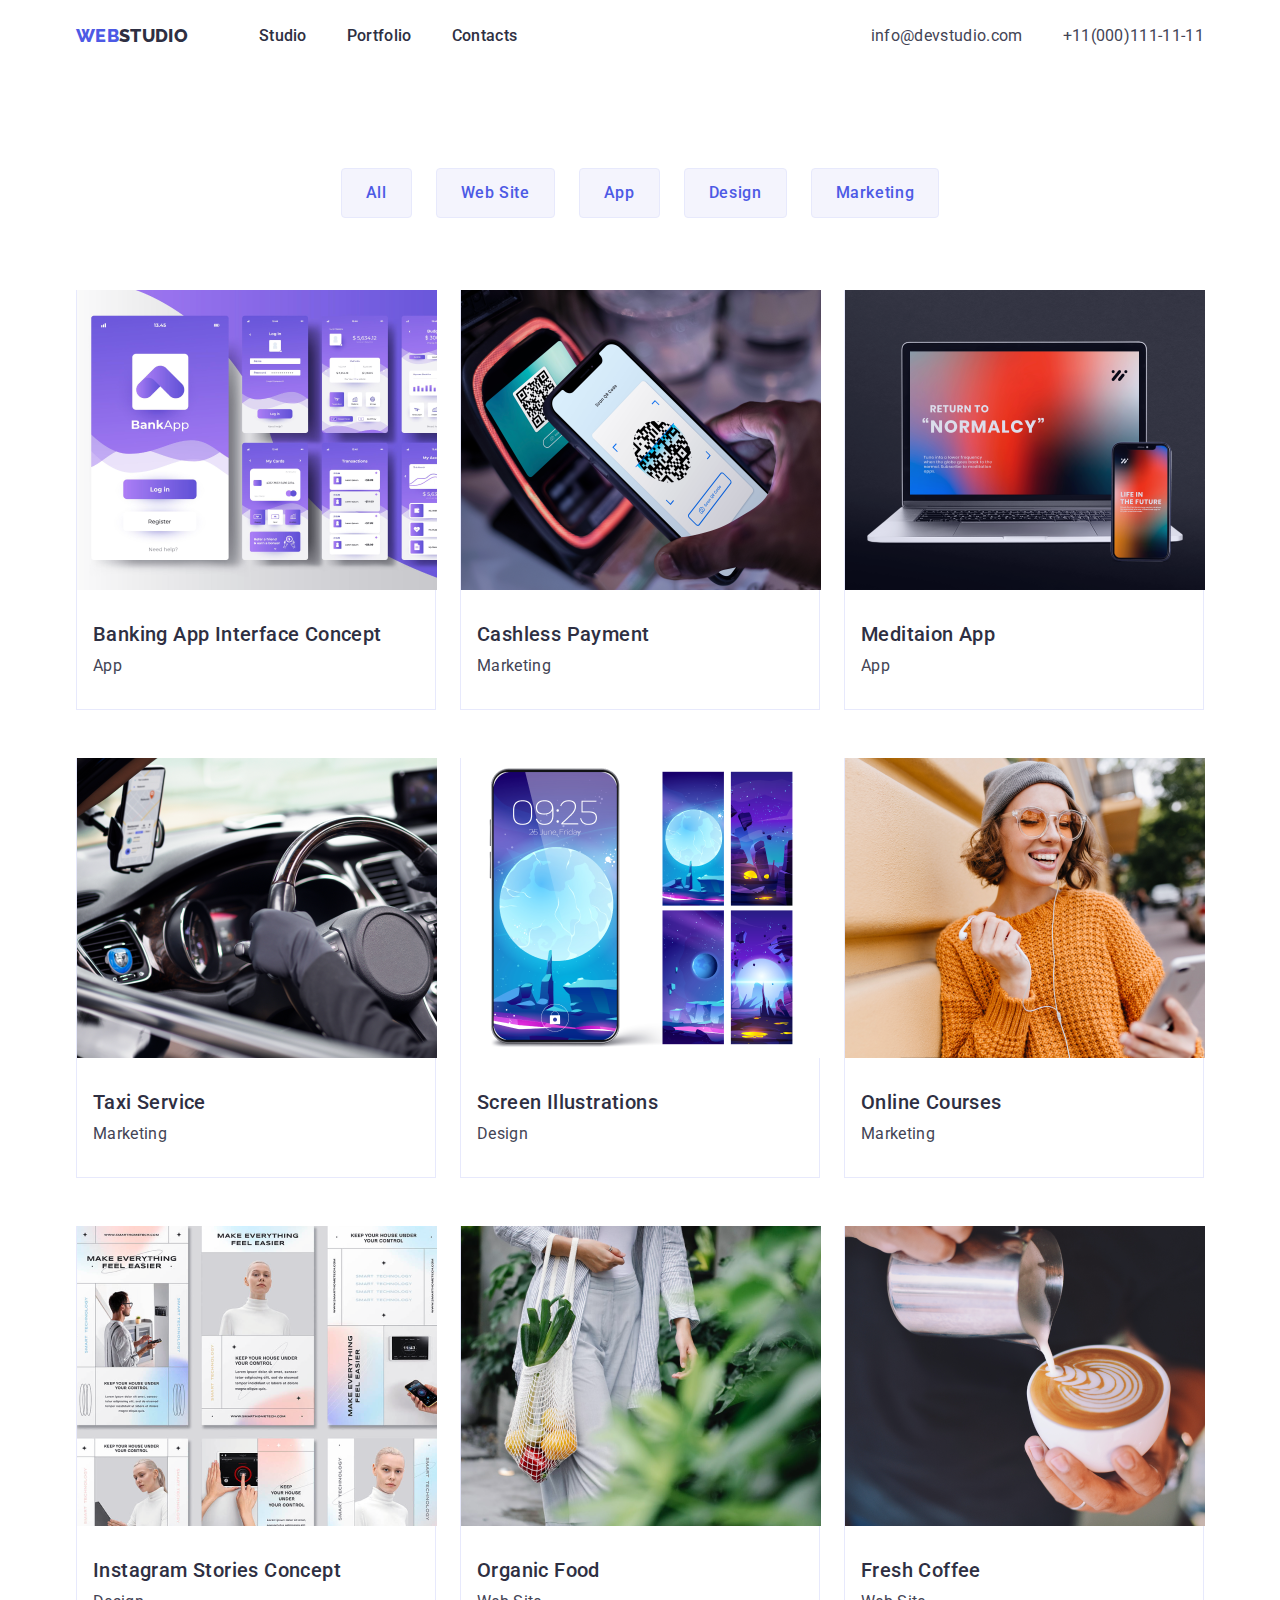
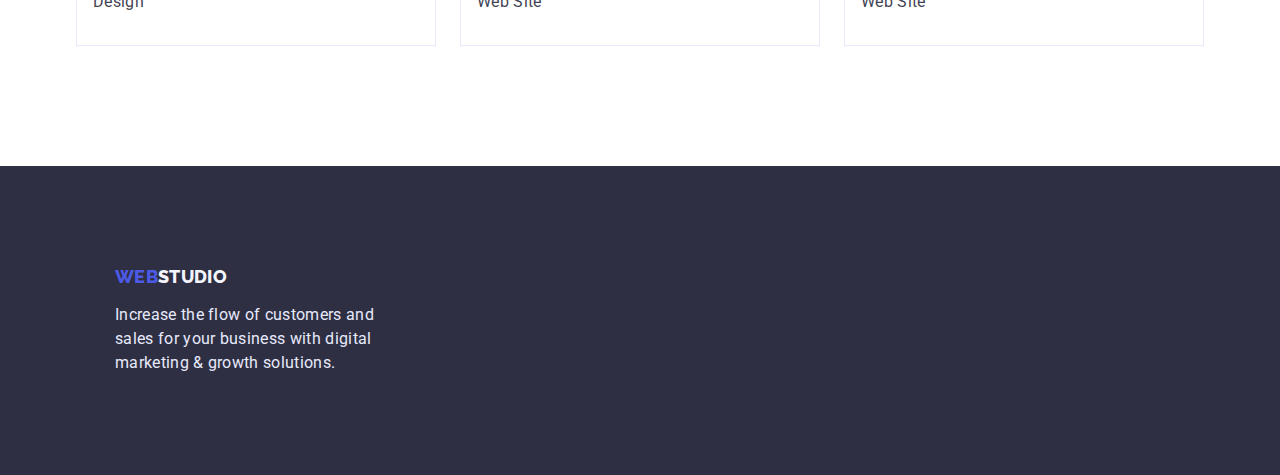
==== commit c1ac1f66: "add" ====
--- a/portfolio.html
+++ b/portfolio.html
@@ -28,7 +28,7 @@
           >
           <ul class="header-list list header-container">
             <li class="header-item">
-              <a class="header-item-link link" href="">Studio</a>
+              <a class="header-item-link link" href="./index.html">Studio</a>
             </li>
             <li class="header-item">
               <a class="header-item-link link" href="./portfolio.html"
--- a/scc/styles.css
+++ b/scc/styles.css
@@ -125,7 +125,7 @@
   width: 500px;
   color: var(--color-white);
   margin: auto;
-  padding-bottom: 48px;
+  margin-bottom: 48px;
 }
 .hero-modal-btn {
   background: var(--color-iris);
@@ -137,7 +137,7 @@
   justify-content: center;
   border: none;
   border-radius: 4px;
-  margin-bottom: 48px;
+
 }
 .hero-modal-btn:hover,
 .hero-modal-btn:focus {
@@ -203,13 +203,14 @@
 .team-list {
   display: flex;
   column-gap: 24px;
-  padding-bottom: 120px;
+  
 }
 .team-name {
   font-weight: 500;
   font-size: 20px;
   line-height: calc(40 / 36);
   color: var(--color-navy-blue-modal);
+  margin-bottom: 8px;
 }
 .container-wrapper {
   width: 264px;
@@ -235,7 +236,7 @@
   display: flex;
   text-transform: uppercase;
   color: var(--color-iris);
-  padding-top: 100px;
+  
 }
 .footer-logo-studio {
   color: var(--color-cloud);
@@ -260,12 +261,22 @@
   line-height: calc(24 / 20);
   letter-spacing: 0.02em;
   color: var(--color-navy-blue);
+  margin-bottom: 8px;
 }
 .portfolio-item-btn {
   padding: 12px 24px;
   border: none;
   color: var(--color-iris);
   border-radius: 4px;
+  background: #F4F4FD;
+  border: 1px solid #E7E9FC;
+  font-weight: 500;
+  font-size: 16px;
+  line-height: calc(24 / 16);
+  align-items: center;
+  text-align: center;
+  letter-spacing: 0.04em;
+  
 }
 
 .portfolio-item-btn:focus,
@@ -307,6 +318,6 @@
 }
 
 .portfolio-bottom{
-  padding: 32px 0px;
-}
-
+  padding: 32px 0px 32px 16px;
+}
+
